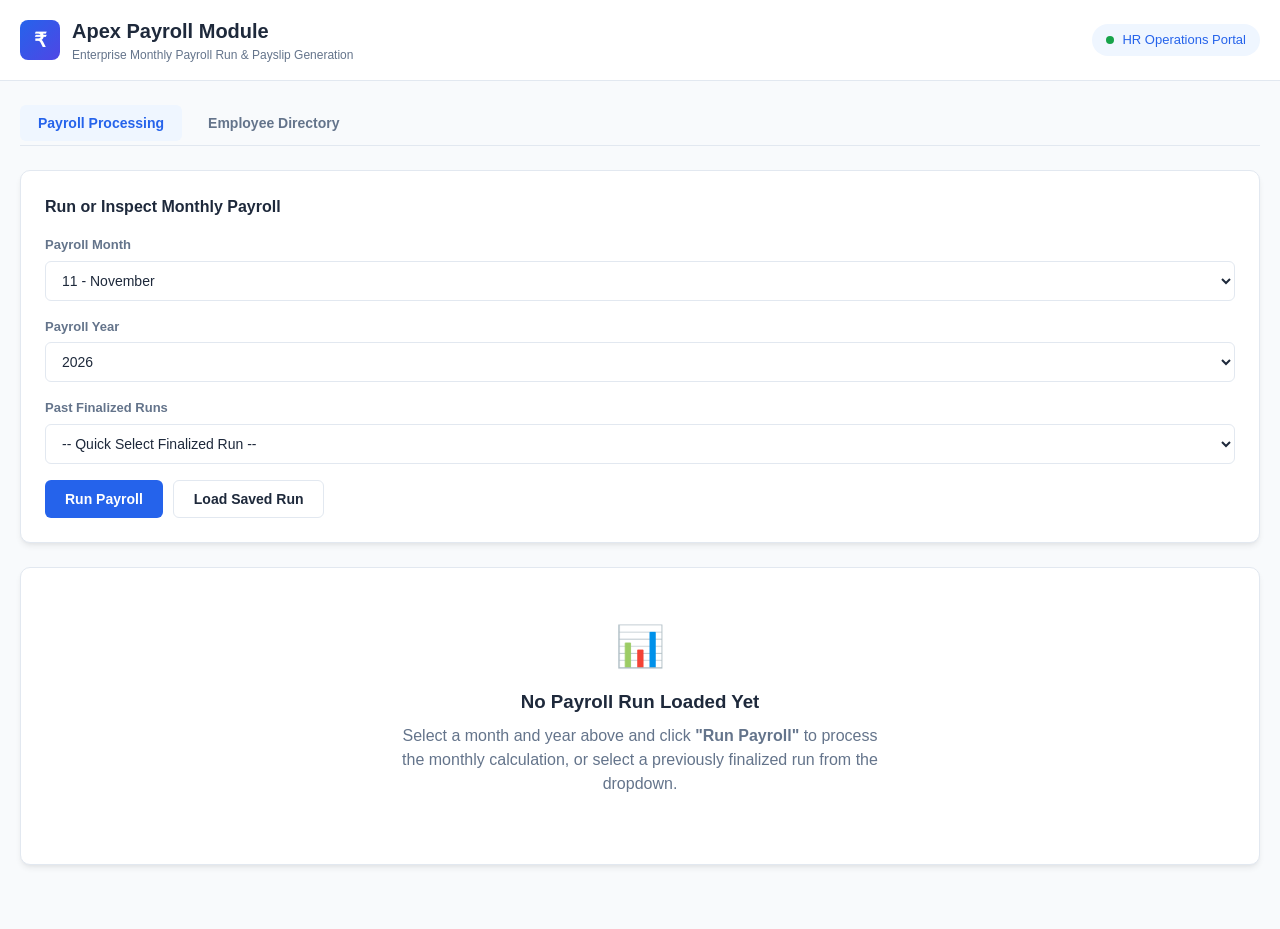
==== src/PayrollSystem.Api/wwwroot/index.html @ a0fde9e4 "feat: implement complete payroll run module with layered architecture, stored procedures, REST API, " ====
<!DOCTYPE html>
<html lang="en">
<head>
  <meta charset="UTF-8">
  <meta name="viewport" content="width=device-width, initial-scale=1.0">
  <title>Apex Payroll Run Module | HR Operations</title>
  <link rel="stylesheet" href="css/styles.css">
</head>
<body>
  <!-- Header -->
  <header class="app-header">
    <div class="container header-inner">
      <div class="brand">
        <div class="brand-icon">₹</div>
        <div>
          <h1 class="brand-title">Apex Payroll Module</h1>
          <p class="brand-sub">Enterprise Monthly Payroll Run & Payslip Generation</p>
        </div>
      </div>
      <div class="user-badge">
        <span class="status-dot"></span>
        <span>HR Operations Portal</span>
      </div>
    </div>
  </header>

  <main class="container">
    <!-- Navigation Tabs -->
    <nav class="tabs">
      <button class="tab-btn active" id="tabPayroll" onclick="switchTab('payroll')">Payroll Processing</button>
      <button class="tab-btn" id="tabEmployees" onclick="switchTab('employees')">Employee Directory</button>
    </nav>

    <!-- Global Alert Container -->
    <div id="alertContainer"></div>

    <!-- TAB 1: PAYROLL PROCESSING -->
    <div id="payrollTabContent">
      <!-- Run Controls Card -->
      <section class="card">
        <h2 class="card-title">Run or Inspect Monthly Payroll</h2>
        <div class="run-controls-grid">
          <div class="form-group">
            <label class="form-label" for="selectMonth">Payroll Month</label>
            <select id="selectMonth" class="form-select">
              <option value="1">01 - January</option>
              <option value="2">02 - February</option>
              <option value="3">03 - March</option>
              <option value="4">04 - April</option>
              <option value="5">05 - May</option>
              <option value="6">06 - June</option>
              <option value="7">07 - July</option>
              <option value="8">08 - August</option>
              <option value="9">09 - September</option>
              <option value="10">10 - October</option>
              <option value="11" selected>11 - November</option>
              <option value="12">12 - December</option>
            </select>
          </div>

          <div class="form-group">
            <label class="form-label" for="selectYear">Payroll Year</label>
            <select id="selectYear" class="form-select">
              <option value="2026" selected>2026</option>
              <option value="2025">2025</option>
              <option value="2024">2024</option>
            </select>
          </div>

          <div class="form-group">
            <label class="form-label" for="historyRuns">Past Finalized Runs</label>
            <select id="historyRuns" class="form-select" onchange="loadSelectedHistoricalRun()">
              <option value="">-- Quick Select Finalized Run --</option>
            </select>
          </div>

          <div class="actions-group">
            <button id="btnRunPayroll" class="btn btn-primary" onclick="triggerPayrollRun()">
              <span id="btnRunText">Run Payroll</span>
            </button>
            <button id="btnLoadPayroll" class="btn btn-secondary" onclick="fetchPayrollRun()">
              <span>Load Saved Run</span>
            </button>
          </div>
        </div>
      </section>

      <!-- Metrics Summary Section -->
      <section id="metricsSection" class="metrics-grid" style="display: none;">
        <div class="metric-card">
          <div class="metric-title">Employees Processed</div>
          <div class="metric-value" id="metricTotalEmployees">0</div>
          <div class="metric-sub" id="metricStatus">Status: Finalized</div>
        </div>
        <div class="metric-card">
          <div class="metric-title">Total Gross Pay</div>
          <div class="metric-value" id="metricTotalGross">₹0</div>
          <div class="metric-sub">Earned compensation</div>
        </div>
        <div class="metric-card">
          <div class="metric-title">Total PF Deduction</div>
          <div class="metric-value" id="metricTotalPF">₹0</div>
          <div class="metric-sub">12% Basic Salary</div>
        </div>
        <div class="metric-card">
          <div class="metric-title">Total Professional Tax</div>
          <div class="metric-value" id="metricTotalPT">₹0</div>
          <div class="metric-sub">Flat ₹200 / employee</div>
        </div>
        <div class="metric-card">
          <div class="metric-title">Total Net Disbursement</div>
          <div class="metric-value highlight-net" id="metricTotalNet">₹0</div>
          <div class="metric-sub">Net payout across company</div>
        </div>
      </section>

      <!-- Results Table Card -->
      <section id="resultsSection" class="card" style="display: none;">
        <div class="table-header-controls">
          <div>
            <h3 class="card-title" style="margin-bottom: 2px;" id="tableHeading">Payroll Register</h3>
            <p style="font-size: 12px; color: var(--text-muted);" id="runDetailsSubtitle"></p>
          </div>
          <div class="table-filter-group">
            <input type="text" id="searchInput" class="form-input" placeholder="Search name or ID..." oninput="handleSearch()">
            <select id="departmentFilter" class="form-select" onchange="handleFilter()">
              <option value="ALL">All Departments</option>
            </select>
          </div>
        </div>

        <div class="table-container">
          <table>
            <thead>
              <tr>
                <th>ID</th>
                <th>Employee Name</th>
                <th>Department & Role</th>
                <th class="text-right">Basic Salary</th>
                <th class="text-right">Working Days</th>
                <th class="text-right">Days Present</th>
                <th class="text-right">Gross Pay</th>
                <th class="text-right">PF (12%)</th>
                <th class="text-right">Prof Tax</th>
                <th class="text-right">Net Pay</th>
                <th class="text-center">Action</th>
              </tr>
            </thead>
            <tbody id="payrollTableBody">
              <!-- Rendered dynamically -->
            </tbody>
          </table>
        </div>

        <!-- Pagination Controls -->
        <div class="pagination-container" id="paginationContainer">
          <div id="paginationInfo">Showing 1 to 6 of 6 entries</div>
          <div class="pagination-controls">
            <button id="btnPrevPage" class="btn btn-secondary btn-sm" onclick="changePage(-1)">Previous</button>
            <span id="pageIndicator" style="padding: 4px 8px; font-weight: 600;">1 / 1</span>
            <button id="btnNextPage" class="btn btn-secondary btn-sm" onclick="changePage(1)">Next</button>
          </div>
        </div>
      </section>

      <!-- Empty / Initial Placeholder -->
      <section id="emptyPlaceholder" class="card" style="text-align: center; padding: 48px 20px;">
        <div style="font-size: 40px; margin-bottom: 12px;">📊</div>
        <h3 style="margin-bottom: 8px;">No Payroll Run Loaded Yet</h3>
        <p style="color: var(--text-muted); max-width: 500px; margin: 0 auto 20px;">
          Select a month and year above and click <strong>"Run Payroll"</strong> to process the monthly calculation, or select a previously finalized run from the dropdown.
        </p>
      </section>
    </div>

    <!-- TAB 2: EMPLOYEE DIRECTORY -->
    <div id="employeesTabContent" style="display: none;">
      <section class="card">
        <h2 class="card-title">Employee Master Records</h2>
        <div class="table-container">
          <table>
            <thead>
              <tr>
                <th>Employee Code</th>
                <th>Full Name</th>
                <th>Department</th>
                <th>Designation</th>
                <th class="text-right">Basic Salary</th>
                <th>Date of Joining</th>
                <th>Status</th>
              </tr>
            </thead>
            <tbody id="employeeMasterTableBody">
              <!-- Rendered dynamically -->
            </tbody>
          </table>
        </div>
      </section>
    </div>
  </main>

  <!-- Payslip Modal (Printable) -->
  <div id="payslipModal" class="modal-overlay" style="display: none;">
    <div class="modal-content">
      <button class="modal-close no-print" onclick="closePayslipModal()">✕</button>
      
      <div class="payslip-container" id="printablePayslip">
        <div class="payslip-header">
          <div class="payslip-company-title">APEX HR TECHNOLOGIES PVT. LTD.</div>
          <div class="payslip-company-sub">Tech Park, Sector 4, Hyderabad, India | CIN: U72200TG2020PTC123456</div>
          <div class="payslip-title" id="slipPeriodTitle">SALARY PAYSLIP FOR NOVEMBER 2026</div>
        </div>

        <div class="payslip-info-grid">
          <div class="info-item">
            <span class="info-label">Employee ID / Code:</span>
            <span class="info-value" id="slipEmpCode">EMP001</span>
          </div>
          <div class="info-item">
            <span class="info-label">Employee Name:</span>
            <span class="info-value" id="slipEmpName">Ravi Sharma</span>
          </div>
          <div class="info-item">
            <span class="info-label">Department:</span>
            <span class="info-value" id="slipDept">Engineering</span>
          </div>
          <div class="info-item">
            <span class="info-label">Designation:</span>
            <span class="info-value" id="slipDesignation">Senior Software Engineer</span>
          </div>
          <div class="info-item">
            <span class="info-label">Date of Joining:</span>
            <span class="info-value" id="slipDoj">2023-01-15</span>
          </div>
          <div class="info-item">
            <span class="info-label">Payroll Run ID:</span>
            <span class="info-value" id="slipRunId">#1</span>
          </div>
          <div class="info-item">
            <span class="info-label">Total Working Days:</span>
            <span class="info-value" id="slipWorkingDays">26</span>
          </div>
          <div class="info-item">
            <span class="info-label">Days Present:</span>
            <span class="info-value" id="slipDaysPresent">24</span>
          </div>
        </div>

        <!-- Breakdown Table -->
        <table class="breakdown-table">
          <thead>
            <tr>
              <th>Earnings</th>
              <th class="text-right">Amount (₹)</th>
              <th>Deductions</th>
              <th class="text-right">Amount (₹)</th>
            </tr>
          </thead>
          <tbody>
            <tr>
              <td>Basic Salary</td>
              <td class="text-right font-mono" id="slipBasic">₹30,000</td>
              <td>Provident Fund (PF 12%)</td>
              <td class="text-right font-mono" id="slipPF">₹3,600</td>
            </tr>
            <tr>
              <td>Gross Pay (Earned)</td>
              <td class="text-right font-mono" id="slipGross">₹27,692</td>
              <td>Professional Tax (PT)</td>
              <td class="text-right font-mono" id="slipPT">₹200</td>
            </tr>
            <tr class="total-row">
              <td>Total Gross Earnings</td>
              <td class="text-right font-mono" id="slipTotalGross">₹27,692</td>
              <td>Total Deductions</td>
              <td class="text-right font-mono" id="slipTotalDeductions">₹3,800</td>
            </tr>
          </tbody>
        </table>

        <!-- Net Pay Banner -->
        <div class="net-pay-banner">
          <div>
            <div style="font-weight: 700; color: #15803d; font-size: 14px;">NET TAKE-HOME SALARY</div>
            <div class="net-pay-words" id="slipWords">Twenty Three Thousand Eight Hundred Ninety Two Rupees Only</div>
          </div>
          <div style="font-size: 24px; font-weight: 800; color: #15803d;" id="slipNet">₹23,892</div>
        </div>

        <div class="payslip-footer-notes">
          <div>
            <p>Note: This is a system-generated immutable payslip.</p>
            <p>Generated on: <span id="slipGenDate">11/09/2026</span></p>
          </div>
          <div class="sign-box">
            Authorized Signatory
          </div>
        </div>
      </div>

      <div style="display: flex; justify-content: flex-end; gap: 10px; margin-top: 18px;" class="no-print">
        <button class="btn btn-secondary" onclick="closePayslipModal()">Close</button>
        <button class="btn btn-primary" onclick="printPayslip()">🖨️ Print Payslip</button>
      </div>
    </div>
  </div>

  <script src="js/app.js"></script>
</body>
</html>
---- src/PayrollSystem.Api/wwwroot/css/styles.css ----
:root {
  --primary: #2563eb;
  --primary-hover: #1d4ed8;
  --primary-light: #eff6ff;
  --success: #16a34a;
  --success-light: #f0fdf4;
  --warning: #d97706;
  --warning-light: #fffbeb;
  --danger: #dc2626;
  --danger-light: #fef2f2;
  --text-main: #1e293b;
  --text-muted: #64748b;
  --bg-page: #f8fafc;
  --bg-card: #ffffff;
  --border-color: #e2e8f0;
  --border-radius: 10px;
  --shadow: 0 4px 6px -1px rgb(0 0 0 / 0.07), 0 2px 4px -2px rgb(0 0 0 / 0.05);
  --shadow-lg: 0 10px 15px -3px rgb(0 0 0 / 0.1), 0 4px 6px -4px rgb(0 0 0 / 0.1);
  --font-family: -apple-system, BlinkMacSystemFont, "Segoe UI", Roboto, "Helvetica Neue", Arial, sans-serif;
}

* {
  box-sizing: border-box;
  margin: 0;
  padding: 0;
}

body {
  font-family: var(--font-family);
  background-color: var(--bg-page);
  color: var(--text-main);
  line-height: 1.5;
  padding-bottom: 40px;
}

.container {
  max-width: 1280px;
  margin: 0 auto;
  padding: 0 20px;
}

/* Header */
.app-header {
  background: white;
  border-bottom: 1px solid var(--border-color);
  padding: 16px 0;
  margin-bottom: 24px;
}

.header-inner {
  display: flex;
  justify-content: space-between;
  align-items: center;
}

.brand {
  display: flex;
  align-items: center;
  gap: 12px;
}

.brand-icon {
  width: 40px;
  height: 40px;
  background: linear-gradient(135deg, var(--primary), #4f46e5);
  color: white;
  border-radius: 8px;
  display: flex;
  align-items: center;
  justify-content: center;
  font-size: 20px;
  font-weight: bold;
}

.brand-title {
  font-size: 20px;
  font-weight: 700;
  color: var(--text-main);
}

.brand-sub {
  font-size: 12px;
  color: var(--text-muted);
}

.user-badge {
  display: flex;
  align-items: center;
  gap: 8px;
  font-size: 13px;
  background: var(--primary-light);
  color: var(--primary);
  padding: 6px 14px;
  border-radius: 20px;
  font-weight: 500;
}

.status-dot {
  width: 8px;
  height: 8px;
  background: var(--success);
  border-radius: 50%;
}

/* Navigation Tabs */
.tabs {
  display: flex;
  gap: 8px;
  margin-bottom: 24px;
  border-bottom: 1px solid var(--border-color);
  padding-bottom: 4px;
}

.tab-btn {
  background: none;
  border: none;
  padding: 10px 18px;
  font-size: 14px;
  font-weight: 600;
  color: var(--text-muted);
  cursor: pointer;
  border-radius: 6px;
  transition: all 0.2s;
}

.tab-btn:hover {
  color: var(--text-main);
  background: #f1f5f9;
}

.tab-btn.active {
  color: var(--primary);
  background: var(--primary-light);
}

/* Card */
.card {
  background: var(--bg-card);
  border: 1px solid var(--border-color);
  border-radius: var(--border-radius);
  box-shadow: var(--shadow);
  padding: 24px;
  margin-bottom: 24px;
}

.card-title {
  font-size: 16px;
  font-weight: 600;
  margin-bottom: 16px;
  color: var(--text-main);
}

/* Controls Grid */
.run-controls-grid {
  display: grid;
  grid-template-columns: repeat(auto-fit, minmax(200px, 1fr)) auto;
  gap: 16px;
  align-items: flex-end;
}

.form-group {
  display: flex;
  flex-direction: column;
  gap: 6px;
}

.form-label {
  font-size: 13px;
  font-weight: 600;
  color: var(--text-muted);
}

.form-select, .form-input {
  padding: 10px 12px;
  border: 1px solid var(--border-color);
  border-radius: 6px;
  font-size: 14px;
  background: white;
  color: var(--text-main);
  outline: none;
  transition: border-color 0.2s;
}

.form-select:focus, .form-input:focus {
  border-color: var(--primary);
  box-shadow: 0 0 0 3px rgba(37, 99, 235, 0.15);
}

.actions-group {
  display: flex;
  gap: 10px;
}

.btn {
  padding: 10px 20px;
  font-size: 14px;
  font-weight: 600;
  border-radius: 6px;
  border: none;
  cursor: pointer;
  display: inline-flex;
  align-items: center;
  justify-content: center;
  gap: 8px;
  transition: all 0.2s;
}

.btn-primary {
  background: var(--primary);
  color: white;
}

.btn-primary:hover:not(:disabled) {
  background: var(--primary-hover);
}

.btn-secondary {
  background: white;
  border: 1px solid var(--border-color);
  color: var(--text-main);
}

.btn-secondary:hover:not(:disabled) {
  background: #f8fafc;
  border-color: #cbd5e1;
}

.btn-sm {
  padding: 6px 12px;
  font-size: 12px;
}

.btn:disabled {
  opacity: 0.6;
  cursor: not-allowed;
}

/* Alert Notification */
.alert {
  padding: 14px 18px;
  border-radius: 8px;
  margin-bottom: 20px;
  display: flex;
  align-items: center;
  justify-content: space-between;
  font-size: 14px;
  animation: fadeIn 0.3s ease;
}

.alert-success {
  background: var(--success-light);
  color: #15803d;
  border: 1px solid #bbf7d0;
}

.alert-conflict {
  background: var(--warning-light);
  color: #b45309;
  border: 1px solid #fde68a;
}

.alert-danger {
  background: var(--danger-light);
  color: #b91c1c;
  border: 1px solid #fecaca;
}

.alert-info {
  background: var(--primary-light);
  color: #1d4ed8;
  border: 1px solid #bfdbfe;
}

.alert-close {
  background: none;
  border: none;
  cursor: pointer;
  font-size: 16px;
  color: inherit;
}

/* Metric Summary Cards */
.metrics-grid {
  display: grid;
  grid-template-columns: repeat(auto-fit, minmax(200px, 1fr));
  gap: 16px;
  margin-bottom: 24px;
}

.metric-card {
  background: white;
  border: 1px solid var(--border-color);
  border-radius: var(--border-radius);
  padding: 18px;
  box-shadow: var(--shadow);
}

.metric-title {
  font-size: 12px;
  font-weight: 600;
  text-transform: uppercase;
  color: var(--text-muted);
  letter-spacing: 0.5px;
  margin-bottom: 6px;
}

.metric-value {
  font-size: 22px;
  font-weight: 700;
  color: var(--text-main);
}

.metric-value.highlight-net {
  color: var(--success);
}

.metric-sub {
  font-size: 11px;
  color: var(--text-muted);
  margin-top: 4px;
}

/* Table Controls */
.table-header-controls {
  display: flex;
  justify-content: space-between;
  align-items: center;
  flex-wrap: wrap;
  gap: 12px;
  margin-bottom: 16px;
}

.table-filter-group {
  display: flex;
  gap: 10px;
  align-items: center;
}

/* Table */
.table-container {
  overflow-x: auto;
  border: 1px solid var(--border-color);
  border-radius: 8px;
  background: white;
}

table {
  width: 100%;
  border-collapse: collapse;
  font-size: 13.5px;
  text-align: left;
}

th {
  background: #f8fafc;
  padding: 12px 14px;
  font-weight: 600;
  color: var(--text-muted);
  border-bottom: 1px solid var(--border-color);
  white-space: nowrap;
}

td {
  padding: 12px 14px;
  border-bottom: 1px solid var(--border-color);
  white-space: nowrap;
}

tr:last-child td {
  border-bottom: none;
}

tr:hover td {
  background: #f8fafc;
}

.text-right {
  text-align: right;
}

.font-mono {
  font-family: ui-monospace, SFMono-Regular, Menlo, Monaco, Consolas, monospace;
}

.badge {
  display: inline-block;
  padding: 3px 8px;
  border-radius: 4px;
  font-size: 11px;
  font-weight: 600;
}

.badge-dept {
  background: #e2e8f0;
  color: #334155;
}

.badge-finalized {
  background: #dcfce7;
  color: #15803d;
}

/* Pagination */
.pagination-container {
  display: flex;
  justify-content: space-between;
  align-items: center;
  margin-top: 16px;
  font-size: 13px;
  color: var(--text-muted);
}

.pagination-controls {
  display: flex;
  gap: 6px;
}

/* Modal */
.modal-overlay {
  position: fixed;
  top: 0;
  left: 0;
  right: 0;
  bottom: 0;
  background: rgba(0, 0, 0, 0.5);
  display: flex;
  align-items: center;
  justify-content: center;
  padding: 20px;
  z-index: 1000;
  backdrop-filter: blur(2px);
}

.modal-content {
  background: white;
  border-radius: 12px;
  max-width: 780px;
  width: 100%;
  max-height: 90vh;
  overflow-y: auto;
  box-shadow: var(--shadow-lg);
  padding: 28px;
  position: relative;
}

.modal-close {
  position: absolute;
  top: 18px;
  right: 18px;
  background: none;
  border: none;
  font-size: 20px;
  cursor: pointer;
  color: var(--text-muted);
}

/* Payslip View Styling */
.payslip-container {
  background: white;
  border: 1px solid #cbd5e1;
  padding: 24px;
  border-radius: 8px;
}

.payslip-header {
  text-align: center;
  border-bottom: 2px solid #0f172a;
  padding-bottom: 12px;
  margin-bottom: 18px;
}

.payslip-company-title {
  font-size: 20px;
  font-weight: 800;
  color: #0f172a;
  letter-spacing: 0.5px;
}

.payslip-company-sub {
  font-size: 12px;
  color: var(--text-muted);
}

.payslip-title {
  margin-top: 8px;
  font-size: 15px;
  font-weight: 700;
  color: var(--primary);
  text-transform: uppercase;
  letter-spacing: 1px;
}

.payslip-info-grid {
  display: grid;
  grid-template-columns: 1fr 1fr;
  gap: 12px 24px;
  background: #f8fafc;
  padding: 12px 16px;
  border-radius: 6px;
  font-size: 13px;
  margin-bottom: 18px;
}

.info-item {
  display: flex;
  justify-content: space-between;
}

.info-label {
  color: var(--text-muted);
}

.info-value {
  font-weight: 600;
}

.breakdown-table {
  width: 100%;
  border-collapse: collapse;
  margin-bottom: 18px;
}

.breakdown-table th {
  background: #e2e8f0;
  color: #0f172a;
  font-size: 13px;
}

.breakdown-table td {
  font-size: 13px;
  padding: 8px 12px;
}

.total-row {
  background: #f1f5f9;
  font-weight: 700;
}

.net-pay-banner {
  background: #f0fdf4;
  border: 2px solid #bbf7d0;
  border-radius: 8px;
  padding: 14px;
  display: flex;
  justify-content: space-between;
  align-items: center;
  margin-bottom: 14px;
}

.net-pay-words {
  font-size: 12px;
  font-style: italic;
  color: var(--text-muted);
  margin-top: 4px;
}

.payslip-footer-notes {
  display: flex;
  justify-content: space-between;
  align-items: flex-end;
  margin-top: 32px;
  font-size: 12px;
  color: var(--text-muted);
}

.sign-box {
  text-align: center;
  border-top: 1px solid #94a3b8;
  padding-top: 6px;
  width: 180px;
  font-weight: 600;
}

/* Spinner */
.spinner {
  display: inline-block;
  width: 14px;
  height: 14px;
  border: 2px solid rgba(255, 255, 255, 0.3);
  border-radius: 50%;
  border-top-color: white;
  animation: spin 0.8s linear infinite;
}

@keyframes spin {
  to { transform: rotate(360deg); }
}

@keyframes fadeIn {
  from { opacity: 0; transform: translateY(-4px); }
  to { opacity: 1; transform: translateY(0); }
}

/* Print CSS */
@media print {
  body * {
    visibility: hidden;
  }
  .modal-overlay {
    position: static;
    background: none;
    padding: 0;
  }
  .modal-content, .payslip-container, .payslip-container * {
    visibility: visible;
  }
  .modal-content {
    box-shadow: none;
    border: none;
    padding: 0;
    max-width: 100%;
    margin: 0;
  }
  .no-print {
    display: none !important;
  }
}
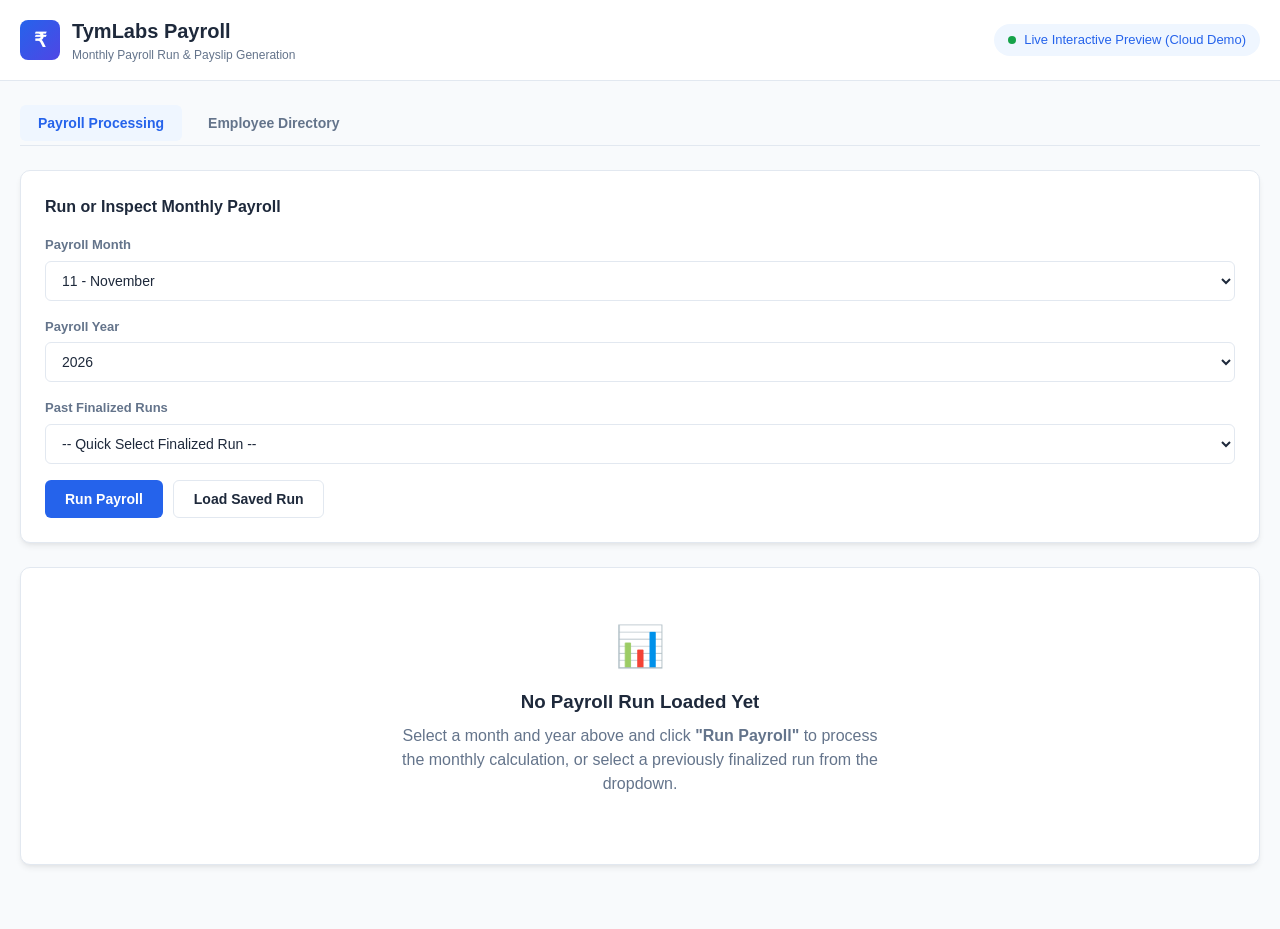
==== commit 0549d42f: "refactor: clean up comments, documentation, and branding to match engineering standards" ====
--- a/src/PayrollSystem.Api/wwwroot/index.html
+++ b/src/PayrollSystem.Api/wwwroot/index.html
@@ -3,7 +3,7 @@
 <head>
   <meta charset="UTF-8">
   <meta name="viewport" content="width=device-width, initial-scale=1.0">
-  <title>Apex Payroll Run Module | HR Operations</title>
+  <title>Payroll Management System | TymLabs</title>
   <link rel="stylesheet" href="css/styles.css">
 </head>
 <body>
@@ -13,13 +13,13 @@
       <div class="brand">
         <div class="brand-icon">₹</div>
         <div>
-          <h1 class="brand-title">Apex Payroll Module</h1>
-          <p class="brand-sub">Enterprise Monthly Payroll Run & Payslip Generation</p>
+          <h1 class="brand-title">TymLabs Payroll</h1>
+          <p class="brand-sub">Monthly Payroll Run & Payslip Generation</p>
         </div>
       </div>
       <div class="user-badge">
         <span class="status-dot"></span>
-        <span>HR Operations Portal</span>
+        <span>HR Admin</span>
       </div>
     </div>
   </header>
@@ -206,8 +206,8 @@
       
       <div class="payslip-container" id="printablePayslip">
         <div class="payslip-header">
-          <div class="payslip-company-title">APEX HR TECHNOLOGIES PVT. LTD.</div>
-          <div class="payslip-company-sub">Tech Park, Sector 4, Hyderabad, India | CIN: U72200TG2020PTC123456</div>
+          <div class="payslip-company-title">TYMLABS TECHNOLOGIES PVT. LTD.</div>
+          <div class="payslip-company-sub">HR & Payroll Operations | Hyderabad, India</div>
           <div class="payslip-title" id="slipPeriodTitle">SALARY PAYSLIP FOR NOVEMBER 2026</div>
         </div>
 
@@ -308,3 +308,4 @@
   <script src="js/app.js"></script>
 </body>
 </html>
+
--- a/src/PayrollSystem.Api/wwwroot/css/styles.css
+++ b/src/PayrollSystem.Api/wwwroot/css/styles.css
@@ -615,3 +615,4 @@
     display: none !important;
   }
 }
+
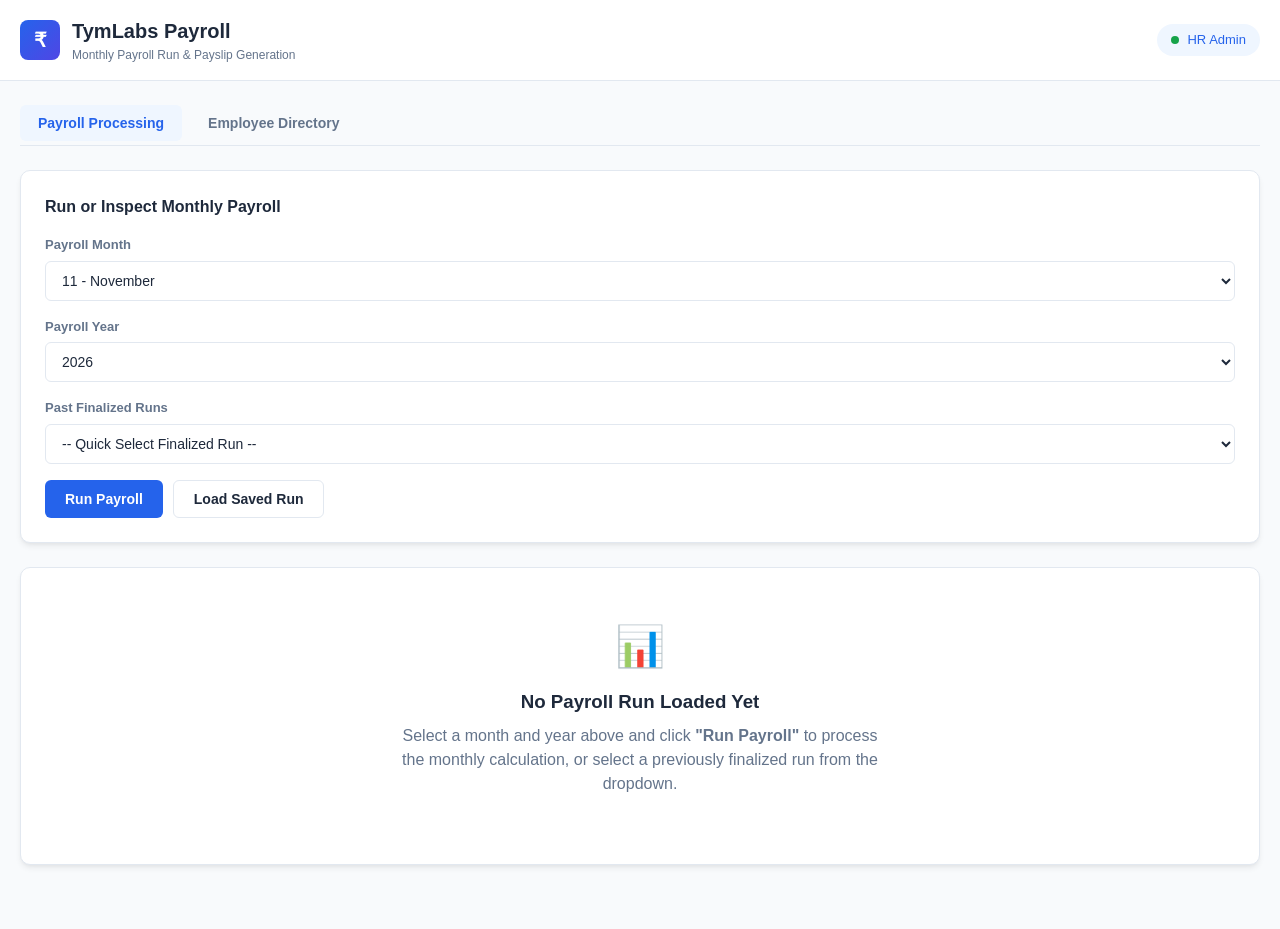
==== commit d90e9f52: "fix: remove demo preview label from header badge and keep standard HR Admin branding" ====
--- a/src/PayrollSystem.Api/wwwroot/index.html
+++ b/src/PayrollSystem.Api/wwwroot/index.html
@@ -4,7 +4,7 @@
   <meta charset="UTF-8">
   <meta name="viewport" content="width=device-width, initial-scale=1.0">
   <title>Payroll Management System | TymLabs</title>
-  <link rel="stylesheet" href="css/styles.css">
+  <link rel="stylesheet" href="css/styles.css?v=20261111b">
 </head>
 <body>
   <!-- Header -->
@@ -234,7 +234,7 @@
           </div>
           <div class="info-item">
             <span class="info-label">Payroll Run ID:</span>
-            <span class="info-value" id="slipRunId">#1</span>
+            <span class="info-value" id="slipRunId">1</span>
           </div>
           <div class="info-item">
             <span class="info-label">Total Working Days:</span>
@@ -305,7 +305,7 @@
     </div>
   </div>
 
-  <script src="js/app.js"></script>
+  <script src="js/app.js?v=20261111b"></script>
 </body>
 </html>
 
--- a/src/PayrollSystem.Api/wwwroot/css/styles.css
+++ b/src/PayrollSystem.Api/wwwroot/css/styles.css
@@ -591,28 +591,113 @@
   to { opacity: 1; transform: translateY(0); }
 }
 
-/* Print CSS */
+/* Print Stylesheet - Ensures exactly 1 single page print */
 @media print {
-  body * {
-    visibility: hidden;
-  }
-  .modal-overlay {
-    position: static;
-    background: none;
-    padding: 0;
-  }
-  .modal-content, .payslip-container, .payslip-container * {
-    visibility: visible;
-  }
-  .modal-content {
-    box-shadow: none;
-    border: none;
-    padding: 0;
-    max-width: 100%;
-    margin: 0;
-  }
+  /* Completely remove background UI from document flow */
+  header,
+  main,
+  nav,
+  .tabs,
+  #alertContainer,
+  .modal-close,
   .no-print {
     display: none !important;
   }
-}
-
+
+  /* Reset html & body so no scroll or extra page space is created */
+  html,
+  body {
+    margin: 0 !important;
+    padding: 0 !important;
+    background: #ffffff !important;
+    color: #000000 !important;
+    height: auto !important;
+    min-height: 0 !important;
+    overflow: visible !important;
+    font-size: 11pt !important;
+  }
+
+  /* Modal becomes a clean inline container on page 1 */
+  .modal-overlay {
+    display: block !important;
+    position: static !important;
+    inset: auto !important;
+    width: 100% !important;
+    height: auto !important;
+    background: transparent !important;
+    padding: 0 !important;
+    margin: 0 !important;
+    overflow: visible !important;
+  }
+
+  .modal-content {
+    box-shadow: none !important;
+    border: none !important;
+    border-radius: 0 !important;
+    padding: 0 !important;
+    margin: 0 !important;
+    width: 100% !important;
+    max-width: 100% !important;
+    overflow: visible !important;
+  }
+
+  .payslip-container {
+    border: 1px solid #334155 !important;
+    border-radius: 4px !important;
+    padding: 18px 22px !important;
+    margin: 0 !important;
+    background: #ffffff !important;
+    page-break-inside: avoid !important;
+    break-inside: avoid !important;
+  }
+
+  .payslip-header {
+    border-bottom: 2px solid #0f172a !important;
+    padding-bottom: 8px !important;
+    margin-bottom: 12px !important;
+  }
+
+  .payslip-info-grid {
+    padding: 10px 14px !important;
+    gap: 8px 20px !important;
+    margin-bottom: 12px !important;
+    background: #f8fafc !important;
+    -webkit-print-color-adjust: exact;
+    print-color-adjust: exact;
+  }
+
+  .breakdown-table {
+    margin-bottom: 12px !important;
+  }
+
+  .breakdown-table th {
+    background: #f1f5f9 !important;
+    color: #0f172a !important;
+    -webkit-print-color-adjust: exact;
+    print-color-adjust: exact;
+    padding: 6px 10px !important;
+  }
+
+  .breakdown-table td {
+    padding: 6px 10px !important;
+  }
+
+  .net-pay-banner {
+    padding: 10px 14px !important;
+    margin-bottom: 12px !important;
+    background: #f0fdf4 !important;
+    border: 1.5px solid #86efac !important;
+    -webkit-print-color-adjust: exact;
+    print-color-adjust: exact;
+  }
+
+  .payslip-footer-notes {
+    margin-top: 24px !important;
+  }
+
+  @page {
+    size: A4 portrait;
+    margin: 10mm 10mm;
+  }
+}
+
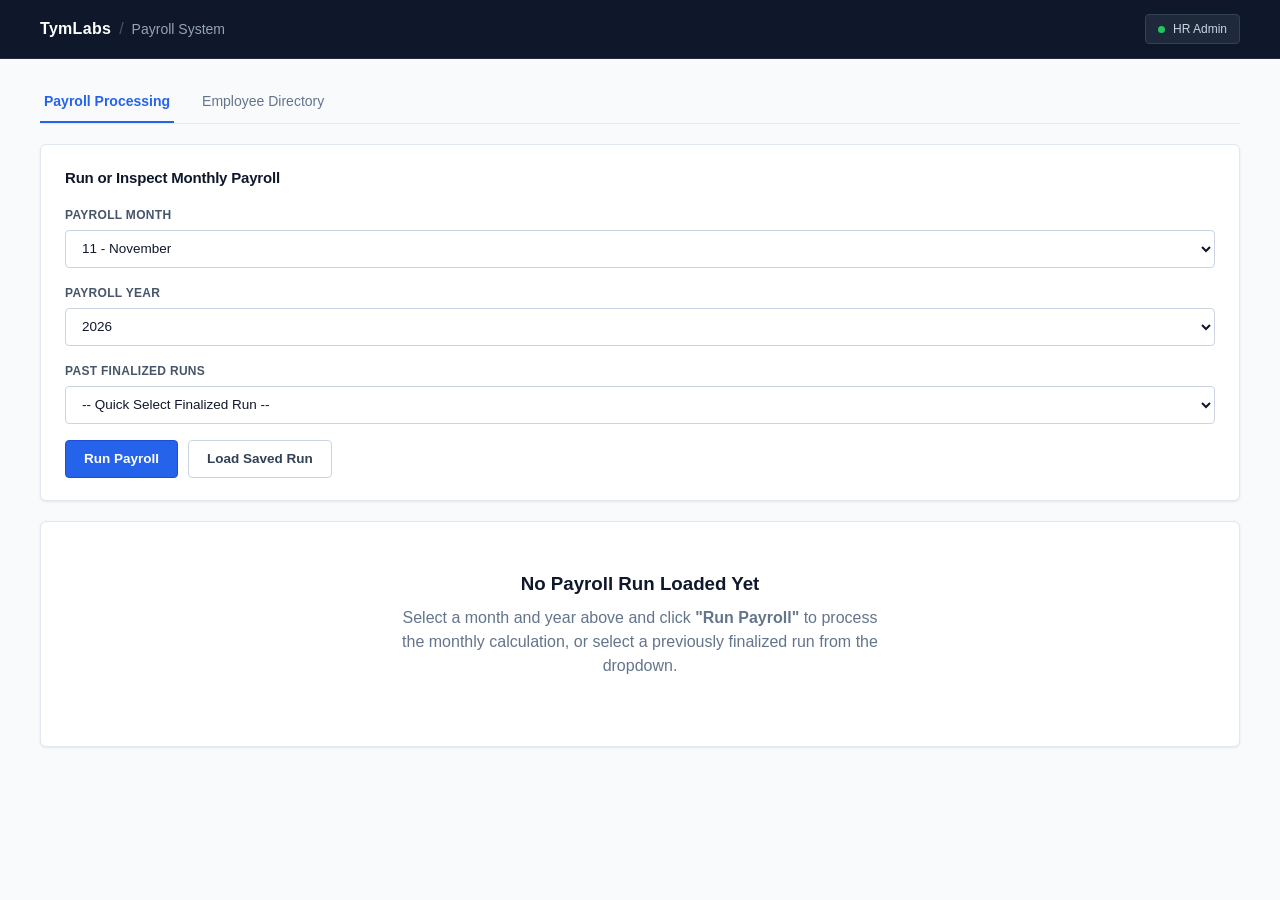
==== commit ed5adde4: "refactor(ui): modernize corporate intranet design and remove ai visual patterns" ====
--- a/src/PayrollSystem.Api/wwwroot/index.html
+++ b/src/PayrollSystem.Api/wwwroot/index.html
@@ -4,18 +4,16 @@
   <meta charset="UTF-8">
   <meta name="viewport" content="width=device-width, initial-scale=1.0">
   <title>Payroll Management System | TymLabs</title>
-  <link rel="stylesheet" href="css/styles.css?v=20261111b">
+  <link rel="stylesheet" href="css/styles.css?v=20261111d">
 </head>
 <body>
   <!-- Header -->
   <header class="app-header">
     <div class="container header-inner">
       <div class="brand">
-        <div class="brand-icon">₹</div>
-        <div>
-          <h1 class="brand-title">TymLabs Payroll</h1>
-          <p class="brand-sub">Monthly Payroll Run & Payslip Generation</p>
-        </div>
+        <span class="brand-logo">TymLabs</span>
+        <span class="brand-divider">/</span>
+        <span class="brand-title">Payroll System</span>
       </div>
       <div class="user-badge">
         <span class="status-dot"></span>
@@ -165,7 +163,6 @@
 
       <!-- Empty / Initial Placeholder -->
       <section id="emptyPlaceholder" class="card" style="text-align: center; padding: 48px 20px;">
-        <div style="font-size: 40px; margin-bottom: 12px;">📊</div>
         <h3 style="margin-bottom: 8px;">No Payroll Run Loaded Yet</h3>
         <p style="color: var(--text-muted); max-width: 500px; margin: 0 auto 20px;">
           Select a month and year above and click <strong>"Run Payroll"</strong> to process the monthly calculation, or select a previously finalized run from the dropdown.
@@ -300,12 +297,12 @@
 
       <div style="display: flex; justify-content: flex-end; gap: 10px; margin-top: 18px;" class="no-print">
         <button class="btn btn-secondary" onclick="closePayslipModal()">Close</button>
-        <button class="btn btn-primary" onclick="printPayslip()">🖨️ Print Payslip</button>
+        <button class="btn btn-primary" onclick="printPayslip()">Print Payslip</button>
       </div>
     </div>
   </div>
 
-  <script src="js/app.js?v=20261111b"></script>
+  <script src="js/app.js?v=20261111d"></script>
 </body>
 </html>
 
--- a/src/PayrollSystem.Api/wwwroot/css/styles.css
+++ b/src/PayrollSystem.Api/wwwroot/css/styles.css
@@ -8,13 +8,14 @@
   --warning-light: #fffbeb;
   --danger: #dc2626;
   --danger-light: #fef2f2;
-  --text-main: #1e293b;
+  --text-main: #0f172a;
   --text-muted: #64748b;
   --bg-page: #f8fafc;
   --bg-card: #ffffff;
   --border-color: #e2e8f0;
-  --border-radius: 10px;
-  --shadow: 0 4px 6px -1px rgb(0 0 0 / 0.07), 0 2px 4px -2px rgb(0 0 0 / 0.05);
+  --border-radius: 6px;
+  --shadow-sm: 0 1px 2px 0 rgb(0 0 0 / 0.05);
+  --shadow: 0 1px 3px 0 rgb(0 0 0 / 0.07), 0 1px 2px -1px rgb(0 0 0 / 0.05);
   --shadow-lg: 0 10px 15px -3px rgb(0 0 0 / 0.1), 0 4px 6px -4px rgb(0 0 0 / 0.1);
   --font-family: -apple-system, BlinkMacSystemFont, "Segoe UI", Roboto, "Helvetica Neue", Arial, sans-serif;
 }
@@ -30,20 +31,21 @@
   background-color: var(--bg-page);
   color: var(--text-main);
   line-height: 1.5;
-  padding-bottom: 40px;
+  padding-bottom: 48px;
+  -webkit-font-smoothing: antialiased;
 }
 
 .container {
-  max-width: 1280px;
+  max-width: 1240px;
   margin: 0 auto;
   padding: 0 20px;
 }
 
 /* Header */
 .app-header {
-  background: white;
-  border-bottom: 1px solid var(--border-color);
-  padding: 16px 0;
+  background: #0f172a;
+  border-bottom: 1px solid #1e293b;
+  padding: 14px 0;
   margin-bottom: 24px;
 }
 
@@ -56,81 +58,78 @@
 .brand {
   display: flex;
   align-items: center;
-  gap: 12px;
-}
-
-.brand-icon {
-  width: 40px;
-  height: 40px;
-  background: linear-gradient(135deg, var(--primary), #4f46e5);
-  color: white;
-  border-radius: 8px;
-  display: flex;
-  align-items: center;
-  justify-content: center;
-  font-size: 20px;
-  font-weight: bold;
+  gap: 8px;
+}
+
+.brand-logo {
+  font-weight: 700;
+  font-size: 16px;
+  color: #ffffff;
+  letter-spacing: 0.3px;
+}
+
+.brand-divider {
+  color: #475569;
+  font-weight: 300;
+  user-select: none;
 }
 
 .brand-title {
-  font-size: 20px;
-  font-weight: 700;
-  color: var(--text-main);
-}
-
-.brand-sub {
+  font-size: 14px;
+  font-weight: 500;
+  color: #94a3b8;
+}
+
+.user-badge {
+  display: flex;
+  align-items: center;
+  gap: 8px;
   font-size: 12px;
-  color: var(--text-muted);
-}
-
-.user-badge {
-  display: flex;
-  align-items: center;
-  gap: 8px;
-  font-size: 13px;
-  background: var(--primary-light);
-  color: var(--primary);
-  padding: 6px 14px;
-  border-radius: 20px;
+  background: #1e293b;
+  color: #cbd5e1;
+  border: 1px solid #334155;
+  padding: 5px 12px;
+  border-radius: 4px;
   font-weight: 500;
 }
 
 .status-dot {
-  width: 8px;
-  height: 8px;
-  background: var(--success);
+  width: 7px;
+  height: 7px;
+  background: #22c55e;
   border-radius: 50%;
+  display: inline-block;
 }
 
 /* Navigation Tabs */
 .tabs {
   display: flex;
-  gap: 8px;
-  margin-bottom: 24px;
+  gap: 24px;
+  margin-bottom: 20px;
   border-bottom: 1px solid var(--border-color);
-  padding-bottom: 4px;
 }
 
 .tab-btn {
-  background: none;
+  background: transparent;
   border: none;
-  padding: 10px 18px;
+  border-bottom: 2px solid transparent;
+  padding: 10px 4px 12px;
   font-size: 14px;
-  font-weight: 600;
+  font-weight: 500;
   color: var(--text-muted);
   cursor: pointer;
-  border-radius: 6px;
-  transition: all 0.2s;
+  border-radius: 0;
+  transition: color 0.15s, border-color 0.15s;
 }
 
 .tab-btn:hover {
   color: var(--text-main);
-  background: #f1f5f9;
 }
 
 .tab-btn.active {
   color: var(--primary);
-  background: var(--primary-light);
+  font-weight: 600;
+  border-bottom-color: var(--primary);
 }
 
 /* Card */
@@ -139,21 +138,22 @@
   border: 1px solid var(--border-color);
   border-radius: var(--border-radius);
   box-shadow: var(--shadow);
-  padding: 24px;
-  margin-bottom: 24px;
+  padding: 22px 24px;
+  margin-bottom: 20px;
 }
 
 .card-title {
-  font-size: 16px;
+  font-size: 15px;
   font-weight: 600;
   margin-bottom: 16px;
   color: var(--text-main);
+  letter-spacing: -0.2px;
 }
 
 /* Controls Grid */
 .run-controls-grid {
   display: grid;
-  grid-template-columns: repeat(auto-fit, minmax(200px, 1fr)) auto;
+  grid-template-columns: repeat(auto-fit, minmax(210px, 1fr)) auto;
   gap: 16px;
   align-items: flex-end;
 }
@@ -165,20 +165,23 @@
 }
 
 .form-label {
-  font-size: 13px;
-  font-weight: 600;
-  color: var(--text-muted);
+  font-size: 12px;
+  font-weight: 600;
+  color: #475569;
+  text-transform: uppercase;
+  letter-spacing: 0.3px;
 }
 
 .form-select, .form-input {
-  padding: 10px 12px;
-  border: 1px solid var(--border-color);
-  border-radius: 6px;
-  font-size: 14px;
-  background: white;
+  height: 38px;
+  padding: 0 12px;
+  border: 1px solid #cbd5e1;
+  border-radius: 4px;
+  font-size: 13.5px;
+  background: #ffffff;
   color: var(--text-main);
   outline: none;
-  transition: border-color 0.2s;
+  transition: border-color 0.15s, box-shadow 0.15s;
 }
 
 .form-select:focus, .form-input:focus {
@@ -192,22 +195,24 @@
 }
 
 .btn {
-  padding: 10px 20px;
-  font-size: 14px;
-  font-weight: 600;
-  border-radius: 6px;
-  border: none;
+  height: 38px;
+  padding: 0 18px;
+  font-size: 13.5px;
+  font-weight: 600;
+  border-radius: 4px;
+  border: 1px solid transparent;
   cursor: pointer;
   display: inline-flex;
   align-items: center;
   justify-content: center;
   gap: 8px;
-  transition: all 0.2s;
+  transition: background-color 0.15s, border-color 0.15s;
 }
 
 .btn-primary {
   background: var(--primary);
-  color: white;
+  border-color: var(--primary-hover);
+  color: #ffffff;
 }
 
 .btn-primary:hover:not(:disabled) {
@@ -215,36 +220,37 @@
 }
 
 .btn-secondary {
-  background: white;
-  border: 1px solid var(--border-color);
-  color: var(--text-main);
+  background: #ffffff;
+  border-color: #cbd5e1;
+  color: #334155;
 }
 
 .btn-secondary:hover:not(:disabled) {
   background: #f8fafc;
-  border-color: #cbd5e1;
+  border-color: #94a3b8;
 }
 
 .btn-sm {
-  padding: 6px 12px;
-  font-size: 12px;
+  height: 30px;
+  padding: 0 12px;
+  font-size: 12.5px;
 }
 
 .btn:disabled {
-  opacity: 0.6;
+  opacity: 0.55;
   cursor: not-allowed;
 }
 
 /* Alert Notification */
 .alert {
-  padding: 14px 18px;
-  border-radius: 8px;
+  padding: 12px 16px;
+  border-radius: 4px;
   margin-bottom: 20px;
   display: flex;
   align-items: center;
   justify-content: space-between;
-  font-size: 14px;
-  animation: fadeIn 0.3s ease;
+  font-size: 13.5px;
+  animation: fadeIn 0.2s ease;
 }
 
 .alert-success {
@@ -255,8 +261,8 @@
 
 .alert-conflict {
   background: var(--warning-light);
-  color: #b45309;
-  border: 1px solid #fde68a;
+  color: #9a3412;
+  border: 1px solid #fed7aa;
 }
 
 .alert-danger {
@@ -275,47 +281,50 @@
   background: none;
   border: none;
   cursor: pointer;
-  font-size: 16px;
+  font-size: 18px;
   color: inherit;
+  line-height: 1;
+  padding: 0 4px;
 }
 
 /* Metric Summary Cards */
 .metrics-grid {
   display: grid;
-  grid-template-columns: repeat(auto-fit, minmax(200px, 1fr));
+  grid-template-columns: repeat(auto-fit, minmax(210px, 1fr));
   gap: 16px;
-  margin-bottom: 24px;
+  margin-bottom: 20px;
 }
 
 .metric-card {
-  background: white;
+  background: #ffffff;
   border: 1px solid var(--border-color);
   border-radius: var(--border-radius);
-  padding: 18px;
-  box-shadow: var(--shadow);
+  padding: 16px 18px;
+  box-shadow: var(--shadow-sm);
 }
 
 .metric-title {
-  font-size: 12px;
+  font-size: 11px;
   font-weight: 600;
   text-transform: uppercase;
   color: var(--text-muted);
-  letter-spacing: 0.5px;
+  letter-spacing: 0.4px;
   margin-bottom: 6px;
 }
 
 .metric-value {
-  font-size: 22px;
+  font-size: 21px;
   font-weight: 700;
   color: var(--text-main);
+  letter-spacing: -0.3px;
 }
 
 .metric-value.highlight-net {
-  color: var(--success);
+  color: #15803d;
 }
 
 .metric-sub {
-  font-size: 11px;
+  font-size: 11.5px;
   color: var(--text-muted);
   margin-top: 4px;
 }
@@ -340,30 +349,34 @@
 .table-container {
   overflow-x: auto;
   border: 1px solid var(--border-color);
-  border-radius: 8px;
-  background: white;
+  border-radius: 4px;
+  background: #ffffff;
 }
 
 table {
   width: 100%;
   border-collapse: collapse;
-  font-size: 13.5px;
+  font-size: 13px;
   text-align: left;
 }
 
 th {
   background: #f8fafc;
-  padding: 12px 14px;
-  font-weight: 600;
-  color: var(--text-muted);
+  padding: 10px 14px;
+  font-weight: 600;
+  color: #475569;
   border-bottom: 1px solid var(--border-color);
   white-space: nowrap;
+  font-size: 11.5px;
+  text-transform: uppercase;
+  letter-spacing: 0.3px;
 }
 
 td {
-  padding: 12px 14px;
-  border-bottom: 1px solid var(--border-color);
+  padding: 11px 14px;
+  border-bottom: 1px solid #f1f5f9;
   white-space: nowrap;
+  color: #1e293b;
 }
 
 tr:last-child td {
@@ -378,26 +391,32 @@
   text-align: right;
 }
 
+.text-center {
+  text-align: center;
+}
+
 .font-mono {
   font-family: ui-monospace, SFMono-Regular, Menlo, Monaco, Consolas, monospace;
 }
 
 .badge {
   display: inline-block;
-  padding: 3px 8px;
-  border-radius: 4px;
+  padding: 2px 7px;
+  border-radius: 3px;
   font-size: 11px;
   font-weight: 600;
 }
 
 .badge-dept {
-  background: #e2e8f0;
+  background: #f1f5f9;
   color: #334155;
+  border: 1px solid #e2e8f0;
 }
 
 .badge-finalized {
   background: #dcfce7;
   color: #15803d;
+  border: 1px solid #bbf7d0;
 }
 
 /* Pagination */
@@ -405,8 +424,8 @@
   display: flex;
   justify-content: space-between;
   align-items: center;
-  margin-top: 16px;
-  font-size: 13px;
+  margin-top: 14px;
+  font-size: 12.5px;
   color: var(--text-muted);
 }
 
@@ -422,88 +441,96 @@
   left: 0;
   right: 0;
   bottom: 0;
-  background: rgba(0, 0, 0, 0.5);
+  background: rgba(15, 23, 42, 0.6);
   display: flex;
   align-items: center;
   justify-content: center;
   padding: 20px;
   z-index: 1000;
-  backdrop-filter: blur(2px);
 }
 
 .modal-content {
-  background: white;
-  border-radius: 12px;
-  max-width: 780px;
+  background: #ffffff;
+  border-radius: 6px;
+  max-width: 760px;
   width: 100%;
   max-height: 90vh;
   overflow-y: auto;
   box-shadow: var(--shadow-lg);
-  padding: 28px;
+  padding: 24px;
   position: relative;
 }
 
 .modal-close {
   position: absolute;
-  top: 18px;
-  right: 18px;
+  top: 16px;
+  right: 16px;
   background: none;
   border: none;
-  font-size: 20px;
+  font-size: 18px;
   cursor: pointer;
   color: var(--text-muted);
-}
-
-/* Payslip View Styling */
+  padding: 4px;
+  line-height: 1;
+}
+
+.modal-close:hover {
+  color: var(--text-main);
+}
+
+/* Payslip View Styling in Modal */
 .payslip-container {
-  background: white;
-  border: 1px solid #cbd5e1;
-  padding: 24px;
-  border-radius: 8px;
+  background: #ffffff;
+  border: 1.5px solid #334155;
+  padding: 20px 22px;
+  border-radius: 4px;
 }
 
 .payslip-header {
   text-align: center;
   border-bottom: 2px solid #0f172a;
-  padding-bottom: 12px;
-  margin-bottom: 18px;
+  padding-bottom: 8px;
+  margin-bottom: 14px;
 }
 
 .payslip-company-title {
-  font-size: 20px;
+  font-size: 17px;
   font-weight: 800;
   color: #0f172a;
   letter-spacing: 0.5px;
 }
 
 .payslip-company-sub {
-  font-size: 12px;
-  color: var(--text-muted);
+  font-size: 11px;
+  color: var(--text-muted);
+  margin-top: 2px;
 }
 
 .payslip-title {
-  margin-top: 8px;
-  font-size: 15px;
+  margin-top: 6px;
+  font-size: 13px;
   font-weight: 700;
   color: var(--primary);
   text-transform: uppercase;
-  letter-spacing: 1px;
+  letter-spacing: 0.5px;
 }
 
 .payslip-info-grid {
   display: grid;
   grid-template-columns: 1fr 1fr;
-  gap: 12px 24px;
+  gap: 6px 20px;
   background: #f8fafc;
-  padding: 12px 16px;
-  border-radius: 6px;
-  font-size: 13px;
-  margin-bottom: 18px;
+  padding: 10px 14px;
+  border-radius: 4px;
+  font-size: 12px;
+  margin-bottom: 14px;
+  border: 1px solid #e2e8f0;
 }
 
 .info-item {
   display: flex;
   justify-content: space-between;
+  padding: 2px 0;
 }
 
 .info-label {
@@ -512,35 +539,42 @@
 
 .info-value {
   font-weight: 600;
+  color: #0f172a;
 }
 
 .breakdown-table {
   width: 100%;
   border-collapse: collapse;
-  margin-bottom: 18px;
+  margin-bottom: 14px;
 }
 
 .breakdown-table th {
-  background: #e2e8f0;
+  background: #f1f5f9;
   color: #0f172a;
-  font-size: 13px;
+  font-size: 12px;
+  font-weight: 700;
+  text-align: left;
+  padding: 6px 10px;
+  border-bottom: 2px solid #cbd5e1;
 }
 
 .breakdown-table td {
-  font-size: 13px;
-  padding: 8px 12px;
-}
-
-.total-row {
-  background: #f1f5f9;
+  font-size: 12px;
+  padding: 6px 10px;
+  border-bottom: 1px solid #e2e8f0;
+}
+
+.total-row td {
+  background: #f8fafc;
   font-weight: 700;
+  border-top: 1.5px solid #cbd5e1;
 }
 
 .net-pay-banner {
   background: #f0fdf4;
-  border: 2px solid #bbf7d0;
-  border-radius: 8px;
-  padding: 14px;
+  border: 1.5px solid #86efac;
+  border-radius: 4px;
+  padding: 10px 14px;
   display: flex;
   justify-content: space-between;
   align-items: center;
@@ -548,37 +582,38 @@
 }
 
 .net-pay-words {
-  font-size: 12px;
+  font-size: 11px;
   font-style: italic;
   color: var(--text-muted);
-  margin-top: 4px;
+  margin-top: 2px;
 }
 
 .payslip-footer-notes {
   display: flex;
   justify-content: space-between;
   align-items: flex-end;
-  margin-top: 32px;
-  font-size: 12px;
+  margin-top: 24px;
+  font-size: 11px;
   color: var(--text-muted);
 }
 
 .sign-box {
   text-align: center;
   border-top: 1px solid #94a3b8;
-  padding-top: 6px;
-  width: 180px;
-  font-weight: 600;
+  padding-top: 4px;
+  width: 170px;
+  font-weight: 600;
+  color: #0f172a;
 }
 
 /* Spinner */
 .spinner {
   display: inline-block;
-  width: 14px;
-  height: 14px;
+  width: 13px;
+  height: 13px;
   border: 2px solid rgba(255, 255, 255, 0.3);
   border-radius: 50%;
-  border-top-color: white;
+  border-top-color: #ffffff;
   animation: spin 0.8s linear infinite;
 }
 
@@ -587,13 +622,12 @@
 }
 
 @keyframes fadeIn {
-  from { opacity: 0; transform: translateY(-4px); }
+  from { opacity: 0; transform: translateY(-3px); }
   to { opacity: 1; transform: translateY(0); }
 }
 
-/* Print Stylesheet - Ensures exactly 1 single page print */
+/* Print Stylesheet */
 @media print {
-  /* Completely remove background UI from document flow */
   header,
   main,
   nav,
@@ -604,7 +638,6 @@
     display: none !important;
   }
 
-  /* Reset html & body so no scroll or extra page space is created */
   html,
   body {
     margin: 0 !important;
@@ -617,7 +650,6 @@
     font-size: 11pt !important;
   }
 
-  /* Modal becomes a clean inline container on page 1 */
   .modal-overlay {
     display: block !important;
     position: static !important;
@@ -642,9 +674,9 @@
   }
 
   .payslip-container {
-    border: 1px solid #334155 !important;
+    border: 1.5px solid #334155 !important;
     border-radius: 4px !important;
-    padding: 18px 22px !important;
+    padding: 16px 20px !important;
     margin: 0 !important;
     background: #ffffff !important;
     page-break-inside: avoid !important;
@@ -658,8 +690,8 @@
   }
 
   .payslip-info-grid {
-    padding: 10px 14px !important;
-    gap: 8px 20px !important;
+    padding: 8px 12px !important;
+    gap: 6px 16px !important;
     margin-bottom: 12px !important;
     background: #f8fafc !important;
     -webkit-print-color-adjust: exact;
@@ -675,15 +707,15 @@
     color: #0f172a !important;
     -webkit-print-color-adjust: exact;
     print-color-adjust: exact;
-    padding: 6px 10px !important;
+    padding: 5px 8px !important;
   }
 
   .breakdown-table td {
-    padding: 6px 10px !important;
+    padding: 5px 8px !important;
   }
 
   .net-pay-banner {
-    padding: 10px 14px !important;
+    padding: 8px 12px !important;
     margin-bottom: 12px !important;
     background: #f0fdf4 !important;
     border: 1.5px solid #86efac !important;
@@ -692,12 +724,11 @@
   }
 
   .payslip-footer-notes {
-    margin-top: 24px !important;
+    margin-top: 20px !important;
   }
 
   @page {
     size: A4 portrait;
-    margin: 10mm 10mm;
-  }
-}
-
+    margin: 8mm;
+  }
+}
